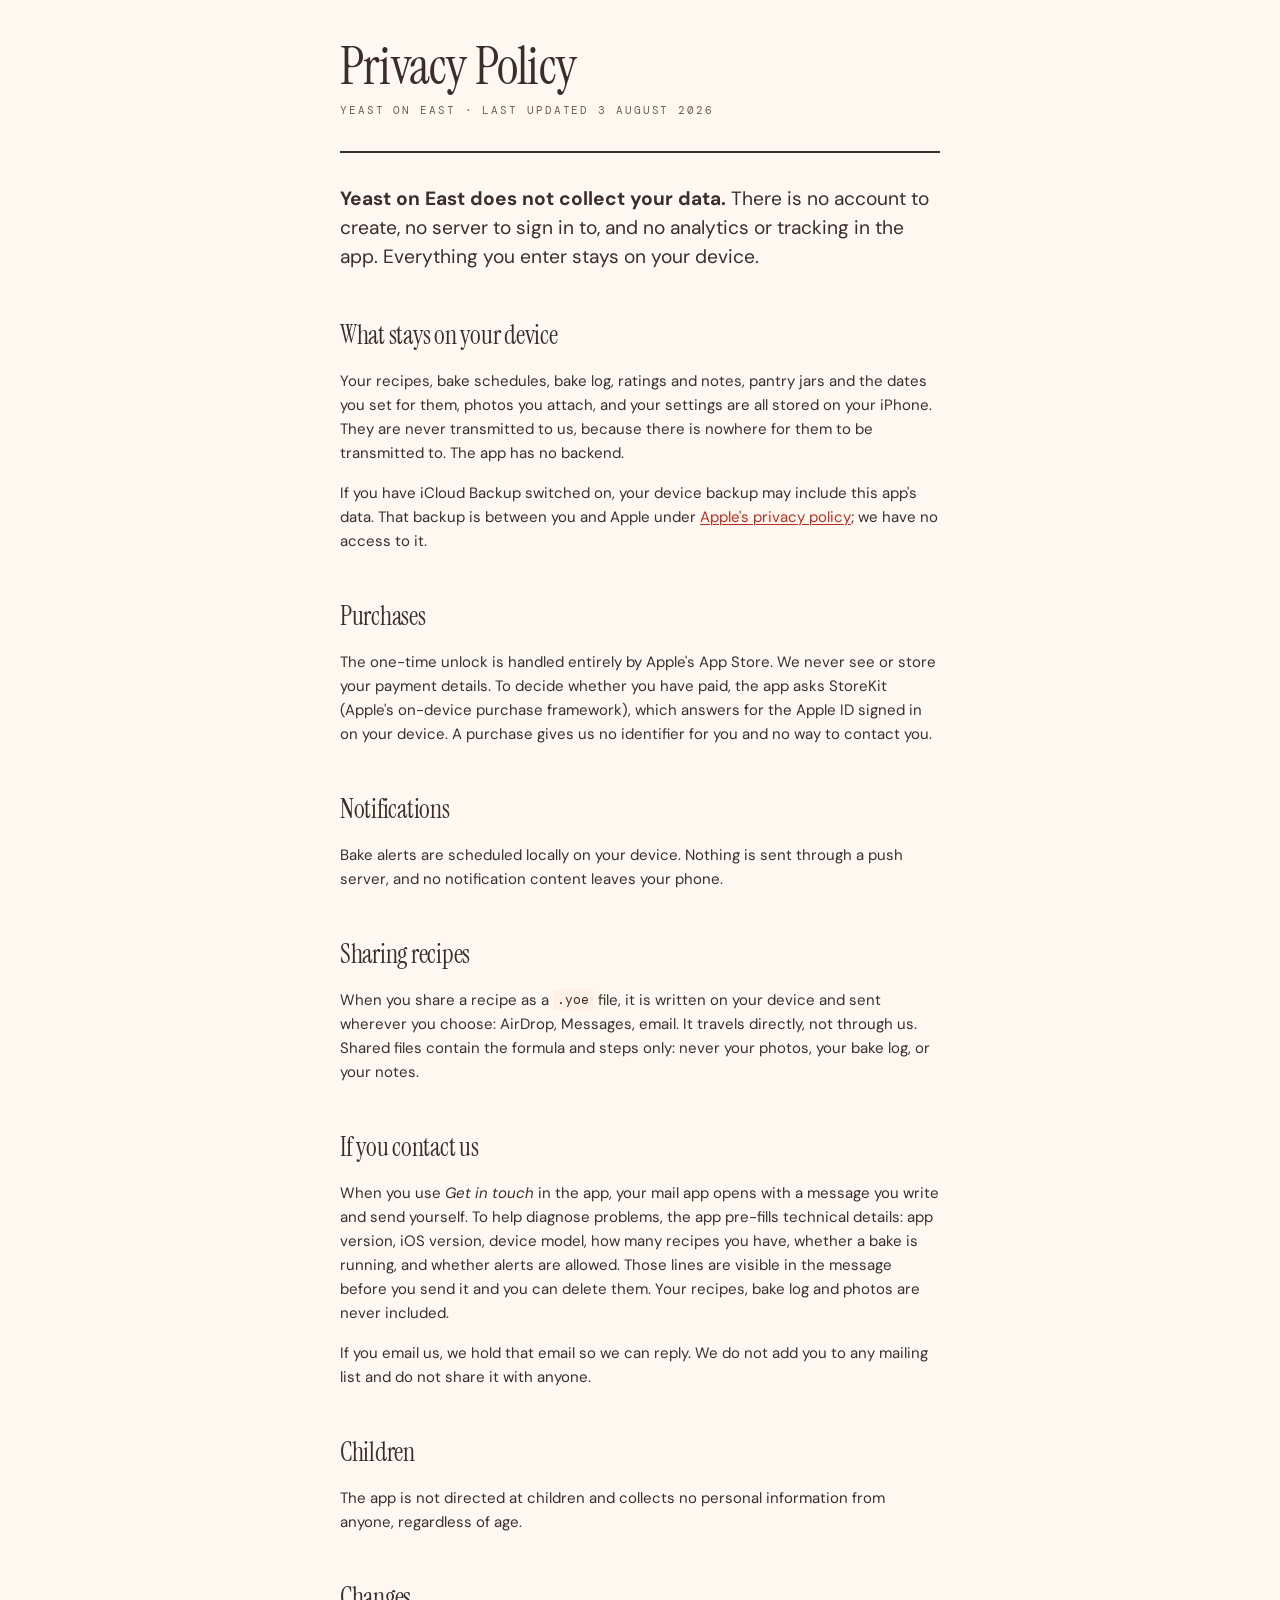
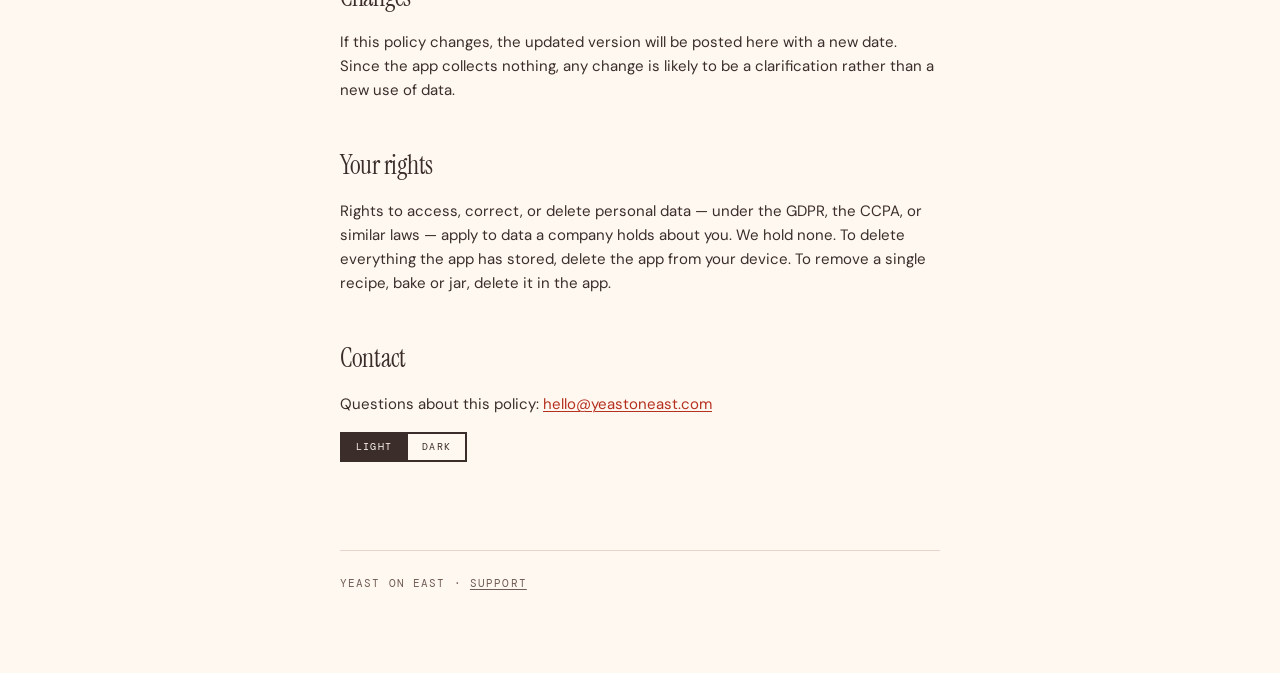
==== privacy.html @ 6d4f49e5 "first commit" ====
<!DOCTYPE html>
<html lang="en">
<head>
<meta charset="utf-8">
<meta name="viewport" content="width=device-width, initial-scale=1">
<title>Privacy Policy — Yeast on East</title>
<link rel="stylesheet" href="yoe.css">
<script src="yoe.js"></script>
</head>
<body>
<div class="wrap">
  <h1>Privacy Policy</h1>
  <p class="kicker">Yeast on East · Last updated 3 August 2026</p>

  <hr class="rule">

  <p class="lede"><strong>Yeast on East does not collect your data.</strong> There
  is no account to create, no server to sign in to, and no analytics or tracking
  in the app. Everything you enter stays on your device.</p>

  <h2>What stays on your device</h2>
  <p>Your recipes, bake schedules, bake log, ratings and notes, pantry jars and
  the dates you set for them, photos you attach, and your settings are all stored
  on your iPhone. They are never transmitted to us, because there is nowhere for
  them to be transmitted to. The app has no backend.</p>
  <p>If you have iCloud Backup switched on, your device backup may include this
  app's data. That backup is between you and Apple under
  <a href="https://www.apple.com/legal/privacy/">Apple's privacy policy</a>; we
  have no access to it.</p>

  <h2>Purchases</h2>
  <p>The one-time unlock is handled entirely by Apple's App Store. We never see
  or store your payment details. To decide whether you have paid, the app asks
  StoreKit (Apple's on-device purchase framework), which answers for the Apple
  ID signed in on your device. A purchase gives us no identifier for you and no
  way to contact you.</p>

  <h2>Notifications</h2>
  <p>Bake alerts are scheduled locally on your device. Nothing is sent through a
  push server, and no notification content leaves your phone.</p>

  <h2>Sharing recipes</h2>
  <p>When you share a recipe as a <code>.yoe</code> file, it is written on your
  device and sent wherever you choose: AirDrop, Messages, email. It travels
  directly, not through us. Shared files contain the formula and steps only:
  never your photos, your bake log, or your notes.</p>

  <h2>If you contact us</h2>
  <p>When you use <em>Get in touch</em> in the app, your mail app opens with a
  message you write and send yourself. To help diagnose problems, the app
  pre-fills technical details: app version, iOS version, device model, how many
  recipes you have, whether a bake is running, and whether alerts are allowed. Those
  lines are visible in the message before you send it and you can delete them.
  Your recipes, bake log and photos are never included.</p>
  <p>If you email us, we hold that email so we can reply. We do not add you to
  any mailing list and do not share it with anyone.</p>

  <h2>Children</h2>
  <p>The app is not directed at children and collects no personal information
  from anyone, regardless of age.</p>

  <h2>Changes</h2>
  <p>If this policy changes, the updated version will be posted here with a new
  date. Since the app collects nothing, any change is likely to be a
  clarification rather than a new use of data.</p>

  <h2>Your rights</h2>
  <p>Rights to access, correct, or delete personal data — under the GDPR, the
  CCPA, or similar laws — apply to data a company holds about you. We hold none.
  To delete everything the app has stored, delete the app from your device. To
  remove a single recipe, bake or jar, delete it in the app.</p>

  <h2>Contact</h2>
  <p>Questions about this policy:
  <a href="mailto:hello@yeastoneast.com">hello@yeastoneast.com</a></p>

  <div class="shade">
    <button type="button" data-shade="light" aria-pressed="true">Light</button>
    <button type="button" data-shade="dark" aria-pressed="false">Dark</button>
  </div>

  <p class="foot">
    Yeast on East · <a href="support.html">Support</a>
  </p>
</div>
</body>
</html>
---- yoe.css ----
/* Yeast on East — shared web styles.
   Tokens mirror Sources/SourdoughUI/Theme/Theme.swift exactly. Do not invent
   values here; if a colour is missing, add the token in Swift first. */

@import url('https://fonts.googleapis.com/css2?family=DM+Mono:wght@400;500&family=DM+Sans:wght@400;500;700&family=Instrument+Serif:ital@0;1&display=swap');

:root {
  --paper: #FFF8F1;
  --paper-raised: #FFFFFF;
  --ink: #3B2E2A;
  --ink-2: #6F5C53;
  --signal: #E8484E;
  --signal-deep: #B5301F;
  --proof: #A85E2A;
  --proof-deep: #985324;
  --sunken: #FFF0E6;
  --on-signal: #FFFFFF;
  --hairline: #E8D5CC;
  --rule: #3B2E2A;

  --serif: "Instrument Serif", "Hoefler Text", Georgia, serif;
  --sans: "DM Sans", -apple-system, BlinkMacSystemFont, "Segoe UI", sans-serif;
  --mono: "DM Mono", ui-monospace, "SF Mono", Menlo, monospace;
}

/* Dark tokens live in one place and are applied by an explicit attribute.
   The site defaults to light rather than following the OS, so the toggle is
   the only thing that decides — a media query as well would mean the button
   disagrees with the page on a dark-mode device. */
:root[data-theme="dark"] {
  --paper: #1A1512;
  --paper-raised: #211C17;
  --ink: #F2E9DC;
  --ink-2: #A8998A;
  --signal: #E8705C;
  --signal-deep: #F08A78;
  --proof: #D08A4A;
  --proof-deep: #C98244;
  --sunken: #2A231D;
  --on-signal: #1A1512;
  --hairline: rgba(242, 233, 220, .17);
  --rule: #F2E9DC;
}

* { box-sizing: border-box; }

body {
  margin: 0;
  background: var(--paper);
  color: var(--ink);
  font-family: var(--sans);
  font-size: 15px;
  line-height: 1.6;
  -webkit-font-smoothing: antialiased;
  -webkit-text-size-adjust: 100%;
}

.wrap { max-width: 40rem; margin: 0 auto; padding: 2.5rem 1.25rem 4rem; }

/* Serif for display, never for body. Radius 0 everywhere: the app has no
   rounded corners and structure comes from 2px rules. */
h1 {
  font-family: var(--serif);
  font-weight: 400;
  font-size: clamp(2.25rem, 9vw, 3.25rem);
  line-height: 1.05;
  letter-spacing: -0.015em;
  margin: 0 0 0.5rem;
}

h2 {
  font-family: var(--serif);
  font-weight: 400;
  font-size: 1.6rem;
  letter-spacing: -0.01em;
  margin: 2.75rem 0 0.75rem;
}

h3 {
  font-family: var(--serif);
  font-weight: 400;
  font-size: 1.2rem;
  margin: 1.85rem 0 0.35rem;
}

p { margin: 0 0 1rem; }
ul { margin: 0 0 1rem; padding-left: 1.15rem; }
li { margin-bottom: 0.5rem; }
a { color: var(--signal-deep); text-decoration-thickness: 1px; text-underline-offset: 2px; }

code {
  font-family: var(--mono);
  font-size: 0.85em;
  background: var(--sunken);
  padding: 0.1em 0.35em;
}

/* Mono + uppercase + tracking. Half a style on its own; always together. */
.kicker {
  font-family: var(--mono);
  font-size: 0.66rem;
  letter-spacing: 0.18em;
  text-transform: uppercase;
  color: var(--ink-2);
  margin: 0 0 2rem;
}

.rule { border: 0; border-top: 2px solid var(--rule); margin: 2rem 0; }
.lede { font-size: 1.2rem; line-height: 1.5; }

.card {
  background: var(--paper-raised);
  border: 2px solid var(--rule);
  padding: 1.25rem;
  margin: 1.5rem 0;
}
.card p:last-child { margin-bottom: 0; }

.card-label {
  display: block;
  font-family: var(--mono);
  font-size: 0.66rem;
  letter-spacing: 0.16em;
  text-transform: uppercase;
  color: var(--ink-2);
  margin-bottom: 0.5rem;
}

/* Coral is rationed to a single primary action per view. */
.cta {
  display: inline-block;
  font-family: var(--mono);
  font-size: 0.78rem;
  letter-spacing: 0.12em;
  text-transform: uppercase;
  color: var(--on-signal);
  background: var(--signal-deep);
  padding: 0.95rem 1.75rem;
  text-decoration: none;
}

/* Shade toggle — a segmented pair, the same construction as the app's own
   Light/Dark/System control: mono caps, 2px frame, radius 0, no shadow. */
.shade {
  display: inline-flex;
  border: 2px solid var(--rule);
  margin: 0 0 2rem;
}

.shade button {
  font-family: var(--mono);
  font-size: 0.62rem;
  letter-spacing: 0.14em;
  text-transform: uppercase;
  color: var(--ink);
  background: transparent;
  border: 0;
  padding: 0.5rem 0.85rem;
  cursor: pointer;
  line-height: 1;
}

.shade button + button { border-left: 2px solid var(--rule); }

.shade button[aria-pressed="true"] {
  background: var(--ink);
  color: var(--paper);
}

.foot {
  margin-top: 3.5rem;
  padding-top: 1.5rem;
  border-top: 1px solid var(--hairline);
  font-family: var(--mono);
  font-size: 0.7rem;
  letter-spacing: 0.1em;
  text-transform: uppercase;
  color: var(--ink-2);
}
.foot a { color: var(--ink-2); }
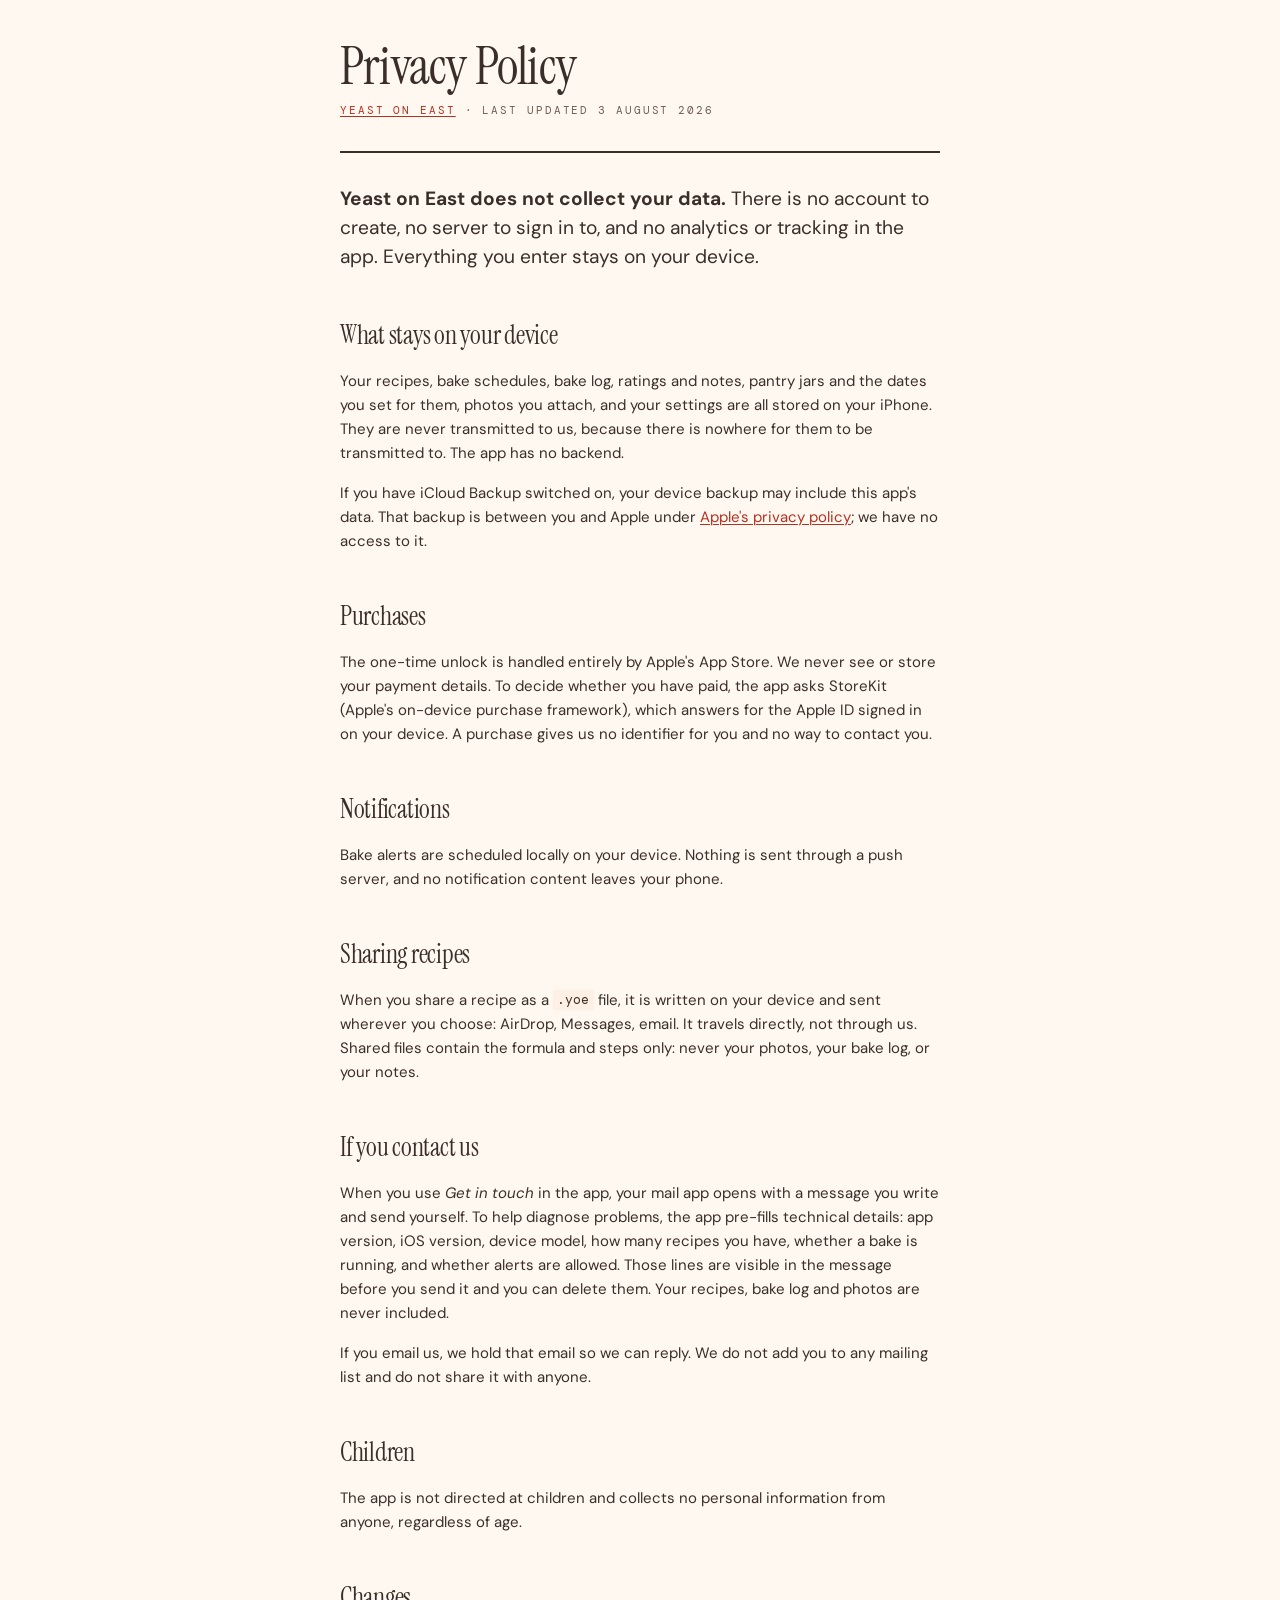
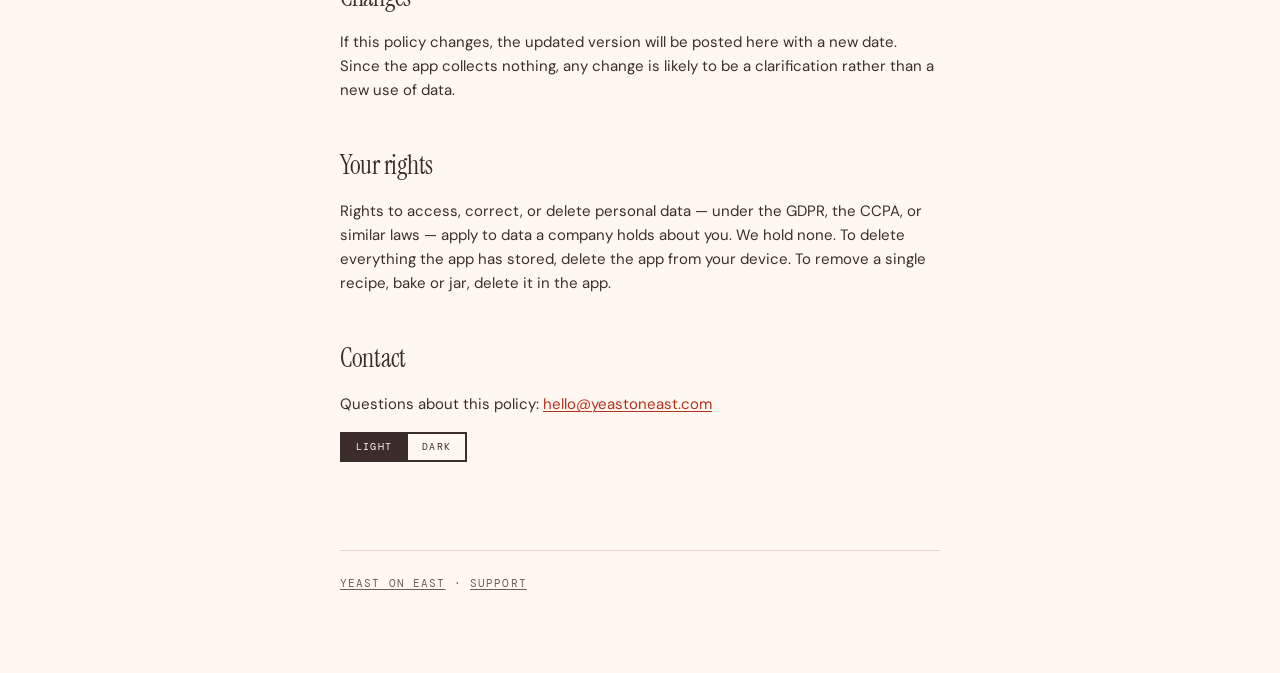
==== commit cbcc8aa6: "Update privacy and support pages to include links to the homepage" ====
--- a/privacy.html
+++ b/privacy.html
@@ -10,7 +10,7 @@
 <body>
 <div class="wrap">
   <h1>Privacy Policy</h1>
-  <p class="kicker">Yeast on East · Last updated 3 August 2026</p>
+  <p class="kicker"><a href="index.html">Yeast on East</a> · Last updated 3 August 2026</p>
 
   <hr class="rule">
 
@@ -80,7 +80,8 @@
   </div>
 
   <p class="foot">
-    Yeast on East · <a href="support.html">Support</a>
+    <a href="index.html">Yeast on East</a> · 
+    <a href="support.html">Support</a>
   </p>
 </div>
 </body>
